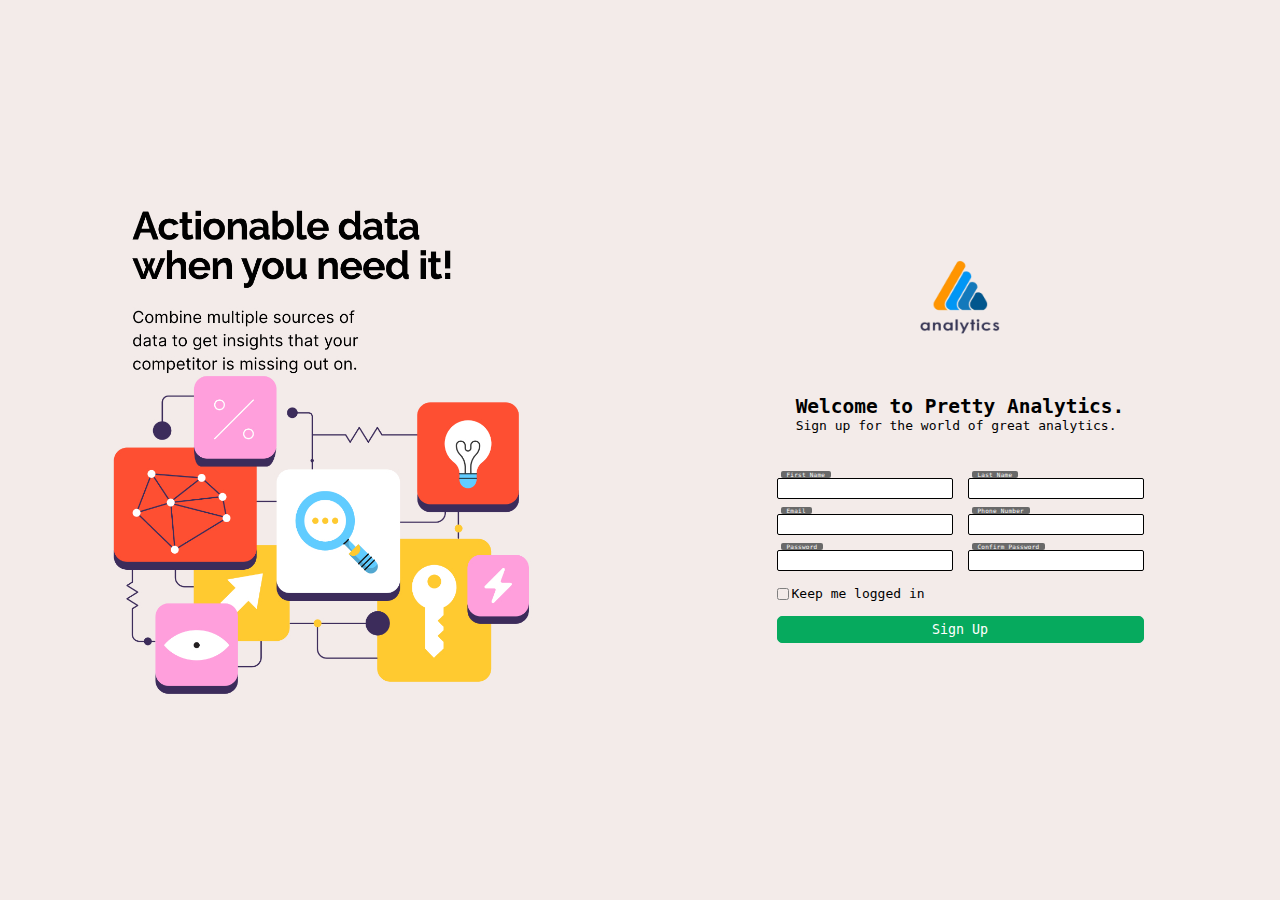
==== index.html @ f236b85e "first working form" ====
<!DOCTYPE html>
<html lang="en">

<head>
    <meta charset="UTF-8">
    <meta name="viewport" content="width=device-width, initial-scale=1.0">
    <link rel="stylesheet" href="style.css">
    <link rel="stylesheet" href="fonts.css">
    <script src="script.js" defer></script>
    <title>Sign Up</title>
</head>

<body>
    <main>
        <section class="left-section">
            <!-- <div class="hero-image"></div> -->
            <img src="img/header.jpg" alt="">
        </section>
        <section class="right-section">
            <div class="logo"><img src="img/logo-1.png" width="80px" alt=""></div>
            <div class="right-header">
                <h2>Welcome to Pretty Analytics.</h2>
                <p>Sign up for the world of great analytics.</p>
            </div>
            <form action="#" method="post">
                <div class="form-inputs">
                    <div class="flex-field">
                        <div>
                            <label for="first-name">First Name</label>
                            <input type="text" id="first-name" placeholder="First Name" required>
                            <span>First Name</span>
                        </div>
                        <div>
                            <label for="last-name">Last Name</label>
                            <input type="text" id="last-name" placeholder="Last Name" required>
                            <span>Last Name</span>
                        </div>
                    </div>
                    <div class="flex-field">
                        <div>
                            <label for="email">Email</label>
                            <input type="email" name="email" id="email" placeholder="Email" required>
                            <span>Email</span>
                        </div>
                        <div>
                            <label for="phone">Phone</label>
                            <input type="tel" name="phone" id="phone" required>

                            <span>Phone Number</span>
                        </div>
                    </div>
                    <div class="flex-field">
                        <div>
                            <label for="password">Password</label>
                            <input type="password" name="password" id="password" placeholder="Password"
                                pattern="^(?=.*[A-Za-z])(?=.*\d)[A-Za-z\d]{8,}$" required>
                            <span>Password</span>
                        </div>
                        <div>
                            <label for="re-password">Confirm Password</label>
                            <input type="password" name="password" id="re-password" placeholder="Confirm Password"
                                required>
                            <span>Confirm Password</span>
                            <div class="password_feedback" id="password_feedback"></div>
                        </div>

                    </div>
                    <div class="logged-in">
                        <input type="checkbox" name="set-cookies" id="logged-in">
                        <label for="logged-in">Keep me logged in</label>

                    </div>
                    <input type="submit" value="Sign Up">
                </div>
            </form>
        </section>
    </main>
</body>

</html>
---- style.css ----
* {
  box-sizing: border-box;
  margin: 0px;
  font-family: monospace;
}

:root {
  --green: rgb(33, 250, 131);
  --red: rgb(252, 86, 108);
  --dusky-green: rgb(6, 170, 94);
  --opac-white: rgba(255, 255, 255, 0.8);
  --form-txt: rgba(255, 255, 255, 0.5);
  --darky: #1d2b3a;
  --light-grey: rgb(105, 105, 105);
  box-sizing: border-box;
}

main {
  display: flex;
  flex-direction: row;
  background-color: #f3ebe9;
  width: 100%;
  height: 100vh;
}

.left-section {
  background-color: #f3ebe9;
  width: 50%;
  height: 100vh;
  display: flex;
  align-items: center;
  justify-content: center;
}
.left-section img {
  width: 70%;
}
.right-section {
  width: 50%;
  height: 100vh;
  background-color: #f3ebe9;
  display: flex;
  flex-direction: column;
  justify-content: center;
  align-items: center;
}

.right-header {
  padding: 5px 20px;
  margin-bottom: 40px;
}

.form-inputs {
  display: flex;
  flex-direction: column;
  gap: 15px;
}

.form-inputs div {
  position: relative;
}

.flex-field label {
  display: none;
  position: absolute;
  left: 30px;
}

input::placeholder {
  content: none;
  color: white;
}

.logo {
  margin-bottom: 50px;
}

span:not(.logged-in) {
  position: absolute;
  left: 0px;
  top: 0px;
  font-size: 0.4em;
  padding: 0 6px;
  color: white;
  border-radius: 2px;
  pointer-events: none;
  letter-spacing: 0.05em;
  transition: all 0.4s;
}
input {
  color: var(--cyny-green);
  border: 1px solid;
  border-color: var(--cyny-green);
  border-radius: 2px;
  padding: 2px;
}

input:focus {
  outline: none;
}

input:valid {
  border: 1px solid var(--dusky-green);
  outline: none;
}

/* Should stay grey till its valid */

input:focus ~ span:not(.logged-in),
input:invalid ~ span:not(.logged-in) {
  transform: translateX(4px) translateY(-7px);
  background-color: var(--light-grey);
  color: white;
}

/* Should turn green */
input:valid ~ span:not(.logged-in) {
  transform: translateX(4px) translateY(-7px);
  background-color: var(--dusky-green);
  color: white;
}

.flex-field {
  display: flex;
  gap: 15px;
}

input[type="submit"] {
  padding: 5px 10px;
  border-radius: 5px;
  color: white;
  border: 1px solid var(--dusky-green);
  background-color: var(--dusky-green);
  cursor: pointer;
  transition: all 0.2s;
}

input[type="submit"]:hover {
  scale: 1.02;
  transform: translateY(-2px);
}

input[type="submit"]:focus {
  scale: 1;
  transform: translateY(0px);
}

.logged-in {
  display: flex;

  align-items: center;
}

.logged-in input[type="checkbox"] {
  display: none;
}
.logged-in input[type="checkbox"] + label:before {
  content: "\2713";
  width: 10px;
  height: 10px;
  border: 1px solid grey;
  margin-right: 3px;
  border-radius: 20%;
  display: inline-flex;
  align-items: center;
  justify-content: center;
  color: transparent;
  cursor: pointer;
}

.logged-in input[type="checkbox"]:checked + label:before {
  content: "\2713";
  color: unset;
}

.password_feedback {
  font-size: 6px;
  color: black;
}

.error {
  color: red;
}
---- fonts.css ----
@font-face {
  font-family: "Sharp Grotesk Black 20";
  src: url("fonts/SharpGrotesk-Black20.woff2") format("woff2"),
    url("fonts/SharpGrotesk-Black20.woff") format("woff");
  font-weight: 900;
  font-style: normal;
  font-display: swap;
}

@font-face {
  font-family: "Sharp Grotesk Bold 05";
  src: url("fonts/SharpGrotesk-Bold05.woff2") format("woff2"),
    url("fonts/SharpGrotesk-Bold05.woff") format("woff");
  font-weight: bold;
  font-style: normal;
  font-display: swap;
}

@font-face {
  font-family: "Sharp Grotesk Black 05";
  src: url("fonts/SharpGrotesk-Black05.woff2") format("woff2"),
    url("fonts/SharpGrotesk-Black05.woff") format("woff");
  font-weight: 900;
  font-style: normal;
  font-display: swap;
}

@font-face {
  font-family: "Sharp Grotesk Book 20";
  src: url("fonts/SharpGrotesk-Book20.woff2") format("woff2"),
    url("fonts/SharpGrotesk-Book20.woff") format("woff");
  font-weight: normal;
  font-style: normal;
  font-display: swap;
}

@font-face {
  font-family: "Sharp Grotesk Black 25";
  src: url("fonts/SharpGrotesk-Black25.woff2") format("woff2"),
    url("fonts/SharpGrotesk-Black25.woff") format("woff");
  font-weight: 900;
  font-style: normal;
  font-display: swap;
}

@font-face {
  font-family: "Sharp Grotesk Black 15";
  src: url("fonts/SharpGrotesk-Black15.woff2") format("woff2"),
    url("fonts/SharpGrotesk-Black15.woff") format("woff");
  font-weight: 900;
  font-style: normal;
  font-display: swap;
}

@font-face {
  font-family: "Sharp Grotesk Bold 10";
  src: url("fonts/SharpGrotesk-Bold10.woff2") format("woff2"),
    url("fonts/SharpGrotesk-Bold10.woff") format("woff");
  font-weight: bold;
  font-style: normal;
  font-display: swap;
}

@font-face {
  font-family: "Sharp Grotesk Book 05";
  src: url("fonts/SharpGrotesk-Book05.woff2") format("woff2"),
    url("fonts/SharpGrotesk-Book05.woff") format("woff");
  font-weight: normal;
  font-style: normal;
  font-display: swap;
}

@font-face {
  font-family: "Sharp Grotesk Bold 20";
  src: url("fonts/SharpGrotesk-Bold20.woff2") format("woff2"),
    url("fonts/SharpGrotesk-Bold20.woff") format("woff");
  font-weight: bold;
  font-style: normal;
  font-display: swap;
}

@font-face {
  font-family: "Sharp Grotesk Bold 15";
  src: url("fonts/SharpGrotesk-Bold15.woff2") format("woff2"),
    url("fonts/SharpGrotesk-Bold15.woff") format("woff");
  font-weight: bold;
  font-style: normal;
  font-display: swap;
}

@font-face {
  font-family: "Sharp Grotesk Bold 25";
  src: url("fonts/SharpGrotesk-Bold25.woff2") format("woff2"),
    url("fonts/SharpGrotesk-Bold25.woff") format("woff");
  font-weight: bold;
  font-style: normal;
  font-display: swap;
}

@font-face {
  font-family: "Sharp Grotesk Book 15";
  src: url("fonts/SharpGrotesk-Book15.woff2") format("woff2"),
    url("fonts/SharpGrotesk-Book15.woff") format("woff");
  font-weight: normal;
  font-style: normal;
  font-display: swap;
}

@font-face {
  font-family: "Sharp Grotesk Book 10";
  src: url("fonts/SharpGrotesk-Book10.woff2") format("woff2"),
    url("fonts/SharpGrotesk-Book10.woff") format("woff");
  font-weight: normal;
  font-style: normal;
  font-display: swap;
}

@font-face {
  font-family: "Sharp Grotesk Black 10";
  src: url("fonts/SharpGrotesk-Black10.woff2") format("woff2"),
    url("fonts/SharpGrotesk-Black10.woff") format("woff");
  font-weight: 900;
  font-style: normal;
  font-display: swap;
}

@font-face {
  font-family: "Sharp Grotesk SemiBold 20";
  src: url("fonts/SharpGrotesk-SemiBold20.woff2") format("woff2"),
    url("fonts/SharpGrotesk-SemiBold20.woff") format("woff");
  font-weight: 600;
  font-style: normal;
  font-display: swap;
}

@font-face {
  font-family: "Sharp Grotesk SemiBold 15";
  src: url("fonts/SharpGrotesk-SemiBold15.woff2") format("woff2"),
    url("fonts/SharpGrotesk-SemiBold15.woff") format("woff");
  font-weight: 600;
  font-style: normal;
  font-display: swap;
}

@font-face {
  font-family: "Sharp Grotesk Book 25";
  src: url("fonts/SharpGrotesk-Book25.woff2") format("woff2"),
    url("fonts/SharpGrotesk-Book25.woff") format("woff");
  font-weight: normal;
  font-style: normal;
  font-display: swap;
}

@font-face {
  font-family: "Sharp Grotesk Medium 25";
  src: url("fonts/SharpGrotesk-Medium25.woff2") format("woff2"),
    url("fonts/SharpGrotesk-Medium25.woff") format("woff");
  font-weight: 500;
  font-style: normal;
  font-display: swap;
}

@font-face {
  font-family: "Sharp Grotesk Light 10";
  src: url("fonts/SharpGrotesk-Light10.woff2") format("woff2"),
    url("fonts/SharpGrotesk-Light10.woff") format("woff");
  font-weight: 300;
  font-style: normal;
  font-display: swap;
}

@font-face {
  font-family: "Sharp Grotesk Medium 20";
  src: url("fonts/SharpGrotesk-Medium20.woff2") format("woff2"),
    url("fonts/SharpGrotesk-Medium20.woff") format("woff");
  font-weight: 500;
  font-style: normal;
  font-display: swap;
}

@font-face {
  font-family: "Sharp Grotesk Medium 10";
  src: url("fonts/SharpGrotesk-Medium10.woff2") format("woff2"),
    url("fonts/SharpGrotesk-Medium10.woff") format("woff");
  font-weight: 500;
  font-style: normal;
  font-display: swap;
}

@font-face {
  font-family: "Sharp Grotesk SemiBold 05";
  src: url("fonts/SharpGrotesk-SemiBold05.woff2") format("woff2"),
    url("fonts/SharpGrotesk-SemiBold05.woff") format("woff");
  font-weight: 600;
  font-style: normal;
  font-display: swap;
}

@font-face {
  font-family: "Sharp Grotesk Light 15";
  src: url("fonts/SharpGrotesk-Light15.woff2") format("woff2"),
    url("fonts/SharpGrotesk-Light15.woff") format("woff");
  font-weight: 300;
  font-style: normal;
  font-display: swap;
}

@font-face {
  font-family: "Sharp Grotesk Light 25";
  src: url("fonts/SharpGrotesk-Light25.woff2") format("woff2"),
    url("fonts/SharpGrotesk-Light25.woff") format("woff");
  font-weight: 300;
  font-style: normal;
  font-display: swap;
}

@font-face {
  font-family: "Sharp Grotesk Medium 05";
  src: url("fonts/SharpGrotesk-Medium05.woff2") format("woff2"),
    url("fonts/SharpGrotesk-Medium05.woff") format("woff");
  font-weight: 500;
  font-style: normal;
  font-display: swap;
}

@font-face {
  font-family: "Sharp Grotesk SemiBold 10";
  src: url("fonts/SharpGrotesk-SemiBold10.woff2") format("woff2"),
    url("fonts/SharpGrotesk-SemiBold10.woff") format("woff");
  font-weight: 600;
  font-style: normal;
  font-display: swap;
}

@font-face {
  font-family: "Sharp Grotesk Light 05";
  src: url("fonts/SharpGrotesk-Light05.woff2") format("woff2"),
    url("fonts/SharpGrotesk-Light05.woff") format("woff");
  font-weight: 300;
  font-style: normal;
  font-display: swap;
}

@font-face {
  font-family: "Sharp Grotesk Medium 15";
  src: url("fonts/SharpGrotesk-Medium15.woff2") format("woff2"),
    url("fonts/SharpGrotesk-Medium15.woff") format("woff");
  font-weight: 500;
  font-style: normal;
  font-display: swap;
}

@font-face {
  font-family: "Sharp Grotesk Light 20";
  src: url("fonts/SharpGrotesk-Light20.woff2") format("woff2"),
    url("fonts/SharpGrotesk-Light20.woff") format("woff");
  font-weight: 300;
  font-style: normal;
  font-display: swap;
}

@font-face {
  font-family: "Sharp Grotesk SemiBold 25";
  src: url("fonts/SharpGrotesk-SemiBold25.woff2") format("woff2"),
    url("fonts/SharpGrotesk-SemiBold25.woff") format("woff");
  font-weight: 600;
  font-style: normal;
  font-display: swap;
}
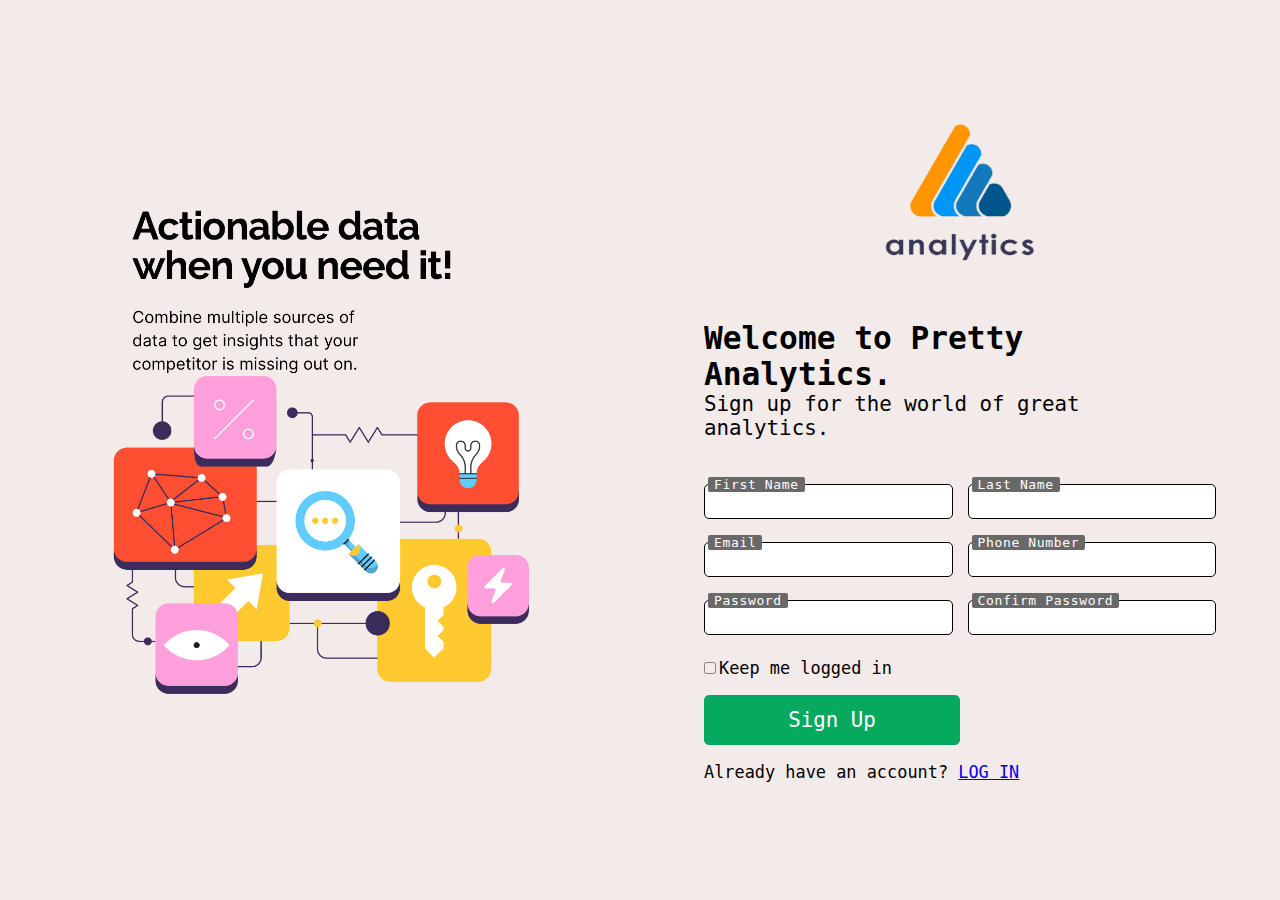
==== commit 3a398c91: "layout issues fixed" ====
--- a/index.html
+++ b/index.html
@@ -17,7 +17,7 @@
             <img src="img/header.jpg" alt="">
         </section>
         <section class="right-section">
-            <div class="logo"><img src="img/logo-1.png" width="80px" alt=""></div>
+            <div class="logo"><img src="img/logo-1.png" alt=""></div>
             <div class="right-header">
                 <h2>Welcome to Pretty Analytics.</h2>
                 <p>Sign up for the world of great analytics.</p>
@@ -71,6 +71,7 @@
 
                     </div>
                     <input type="submit" value="Sign Up">
+                    <div class="log-in-message">Already have an account? <a href="#">LOG IN</a></div>
                 </div>
             </form>
         </section>
--- a/style.css
+++ b/style.css
@@ -40,13 +40,29 @@
   background-color: #f3ebe9;
   display: flex;
   flex-direction: column;
+  align-items: center;
   justify-content: center;
-  align-items: center;
+}
+
+.logo {
+  margin-bottom: 50px;
+  width: auto;
+  margin-left: auto;
+  margin-right: auto;
+}
+
+.logo > img {
+  width: 150px;
 }
 
 .right-header {
-  padding: 5px 20px;
   margin-bottom: 40px;
+  width: 80%;
+  font-size: 1.6rem;
+}
+
+form {
+  width: 80%;
 }
 
 .form-inputs {
@@ -57,6 +73,8 @@
 
 .form-inputs div {
   position: relative;
+  width: 100%;
+  margin: 2px 0px;
 }
 
 .flex-field label {
@@ -70,15 +88,11 @@
   color: white;
 }
 
-.logo {
-  margin-bottom: 50px;
-}
-
 span:not(.logged-in) {
   position: absolute;
   left: 0px;
   top: 0px;
-  font-size: 0.4em;
+  font-size: 1em;
   padding: 0 6px;
   color: white;
   border-radius: 2px;
@@ -90,8 +104,10 @@
   color: var(--cyny-green);
   border: 1px solid;
   border-color: var(--cyny-green);
-  border-radius: 2px;
+  border-radius: 5px;
   padding: 2px;
+  width: 100%;
+  height: 35px;
 }
 
 input:focus {
@@ -132,6 +148,9 @@
   background-color: var(--dusky-green);
   cursor: pointer;
   transition: all 0.2s;
+  height: 50px;
+  font-size: 1.6em;
+  width: 50%;
 }
 
 input[type="submit"]:hover {
@@ -146,8 +165,8 @@
 
 .logged-in {
   display: flex;
-
-  align-items: center;
+  align-items: center;
+  font-size: 1.3em;
 }
 
 .logged-in input[type="checkbox"] {
@@ -173,10 +192,14 @@
 }
 
 .password_feedback {
-  font-size: 6px;
+  font-size: 1em;
   color: black;
 }
 
 .error {
   color: red;
 }
+
+.log-in-message {
+  font-size: 1.3em;
+}
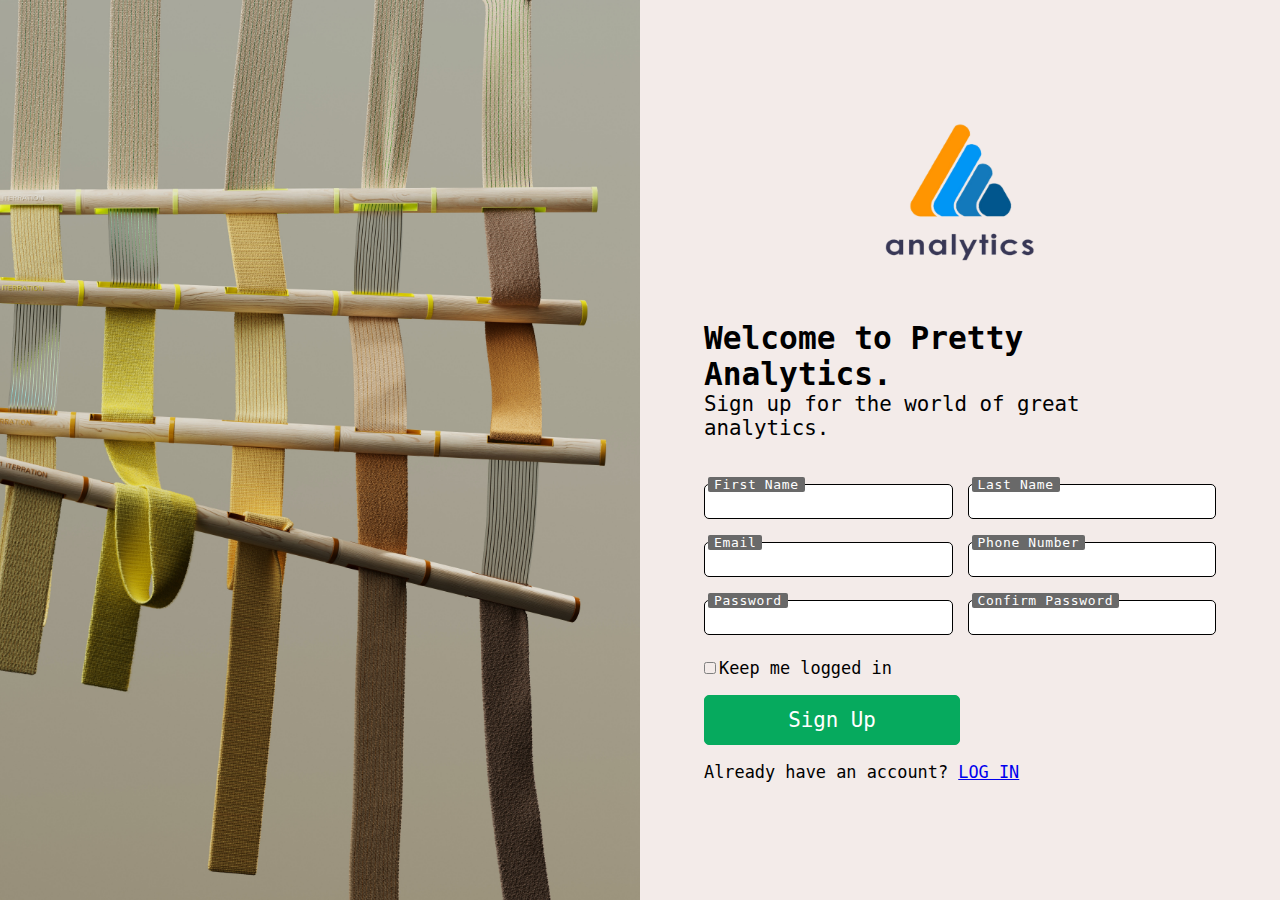
==== commit d29beb85: "changed media" ====
--- a/index.html
+++ b/index.html
@@ -13,8 +13,8 @@
 <body>
     <main>
         <section class="left-section">
-            <!-- <div class="hero-image"></div> -->
-            <img src="img/header.jpg" alt="">
+
+            <img src="img/headers.jpg" alt="">
         </section>
         <section class="right-section">
             <div class="logo"><img src="img/logo-1.png" alt=""></div>
@@ -59,7 +59,7 @@
                         <div>
                             <label for="re-password">Confirm Password</label>
                             <input type="password" name="password" id="re-password" placeholder="Confirm Password"
-                                required>
+                                pattern="^(?=.*[A-Za-z])(?=.*\d)[A-Za-z\d]{8,}$" required>
                             <span>Confirm Password</span>
                             <div class="password_feedback" id="password_feedback"></div>
                         </div>
--- a/style.css
+++ b/style.css
@@ -30,6 +30,9 @@
   display: flex;
   align-items: center;
   justify-content: center;
+  background-image: url(img/2.jpg);
+  background-size: cover;
+  background-position: right;
 }
 .left-section img {
   width: 70%;
